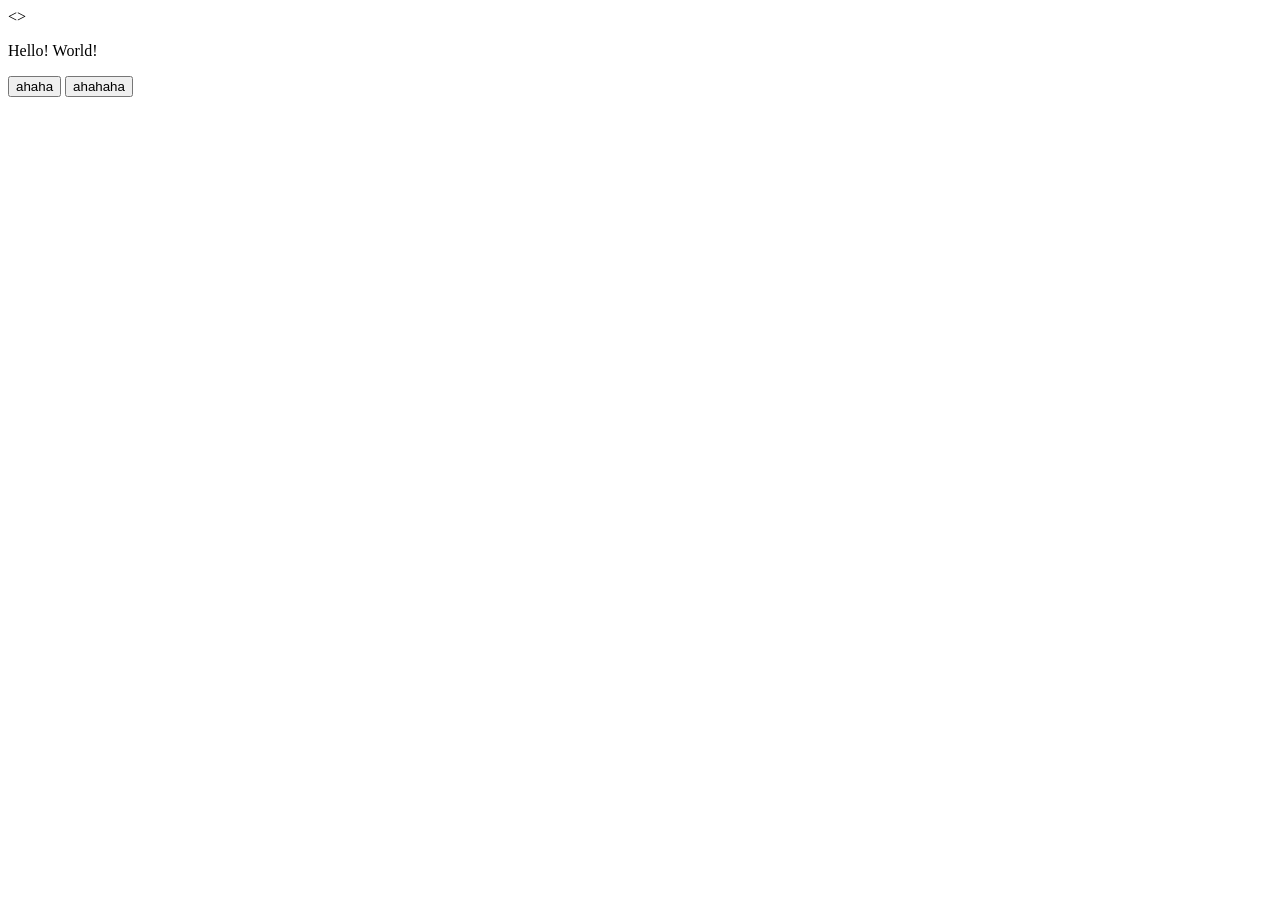
==== index.html @ 752473d9 "Update index.html" ====
<!DOCTYPE html>
<html>
  <head>
    <meta charset="UTF-8">
    <link rel="stylesheet" href="styles.css">
  </head>
  <body>
    <>
    <p>Hello! World!</p>
    <button onclick="window.open('Playground/SUSHI-CLICKER/sushi-clicker.html', '_blank')">ahaha</button>
    <button onclick="window.open('redirect-to-SUSHI-CLICKER.html', '_blank')">ahahaha</button>
  </body>
</html>
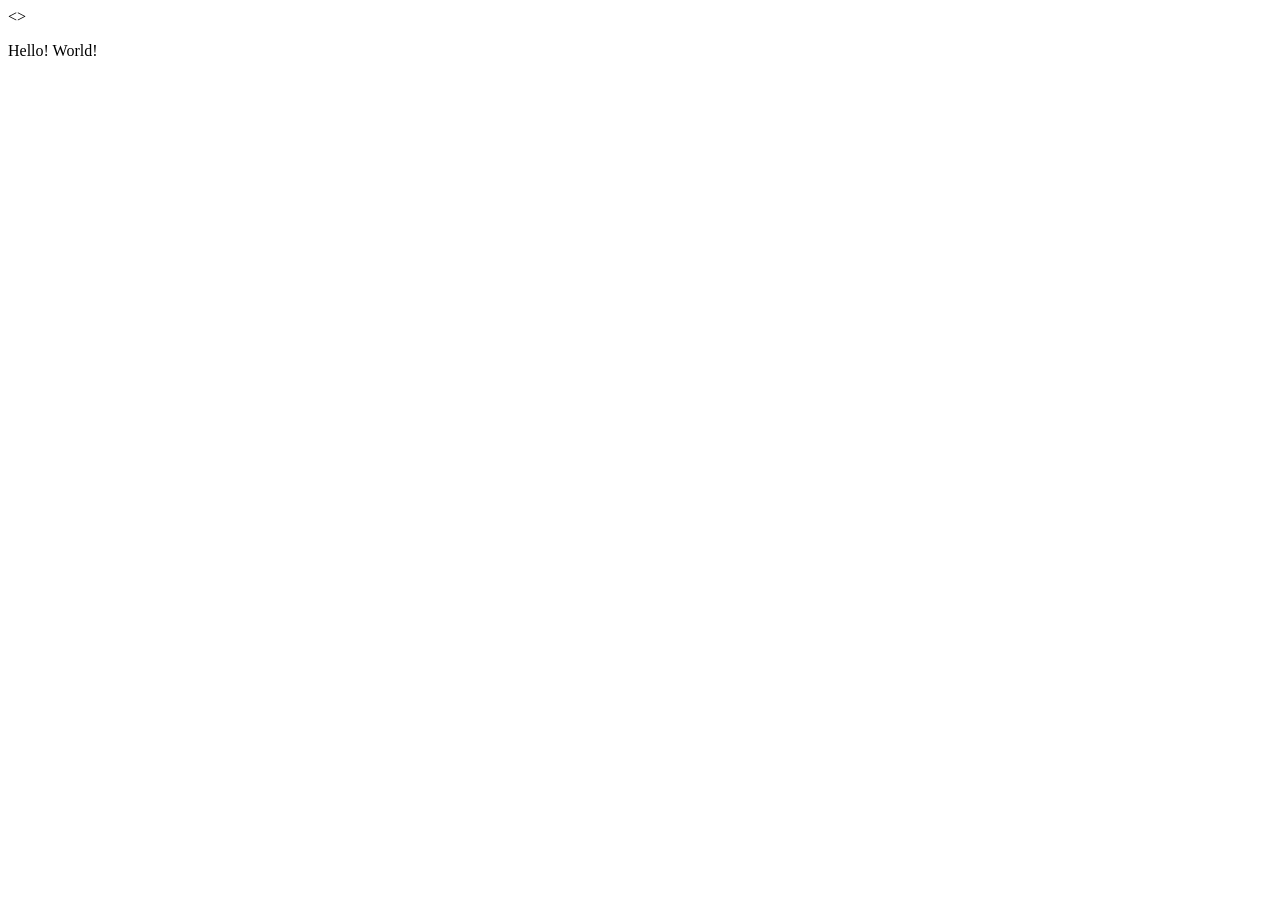
==== commit 1dba825a: "Update index.html" ====
--- a/index.html
+++ b/index.html
@@ -7,7 +7,7 @@
   <body>
     <>
     <p>Hello! World!</p>
-    <button onclick="window.open('Playground/SUSHI-CLICKER/sushi-clicker.html', '_blank')">ahaha</button>
-    <button onclick="window.open('redirect-to-SUSHI-CLICKER.html', '_blank')">ahahaha</button>
+    <a href="Playground/SUSHI-CLICKER/sushi-clicker.html"></a>
+    <a href="redirect-to-SUSHI-CLICKER.html"></a>
   </body>
 </html>
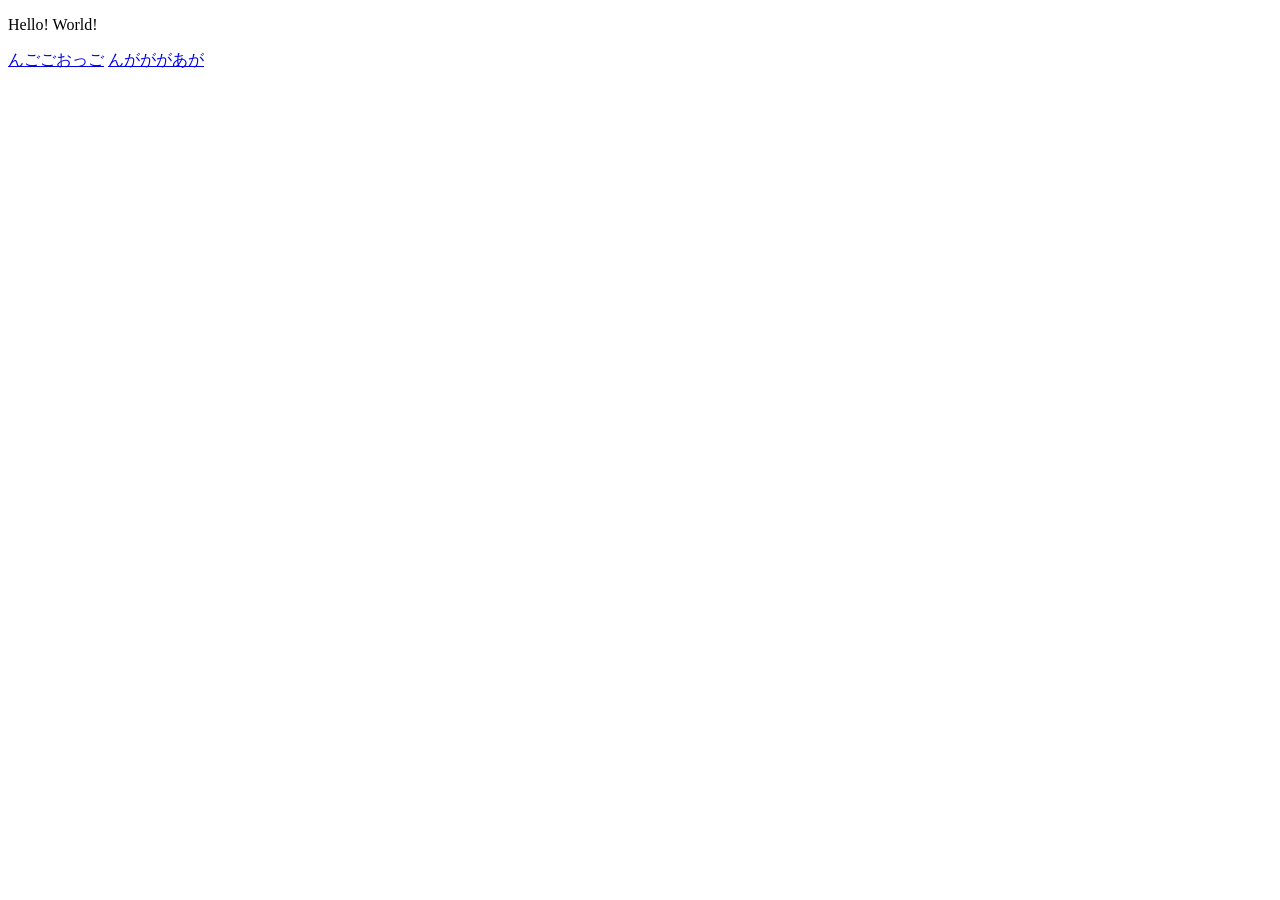
==== commit f7aa20f1: "Update index.html" ====
--- a/index.html
+++ b/index.html
@@ -5,9 +5,8 @@
     <link rel="stylesheet" href="styles.css">
   </head>
   <body>
-    <>
     <p>Hello! World!</p>
-    <a href="Playground/SUSHI-CLICKER/sushi-clicker.html"></a>
-    <a href="redirect-to-SUSHI-CLICKER.html"></a>
+    <a href="Playground/SUSHI-CLICKER/sushi-clicker.html">んごごおっご</a>
+    <a href="redirect-to-SUSHI-CLICKER.html">んがががあが</a>
   </body>
 </html>
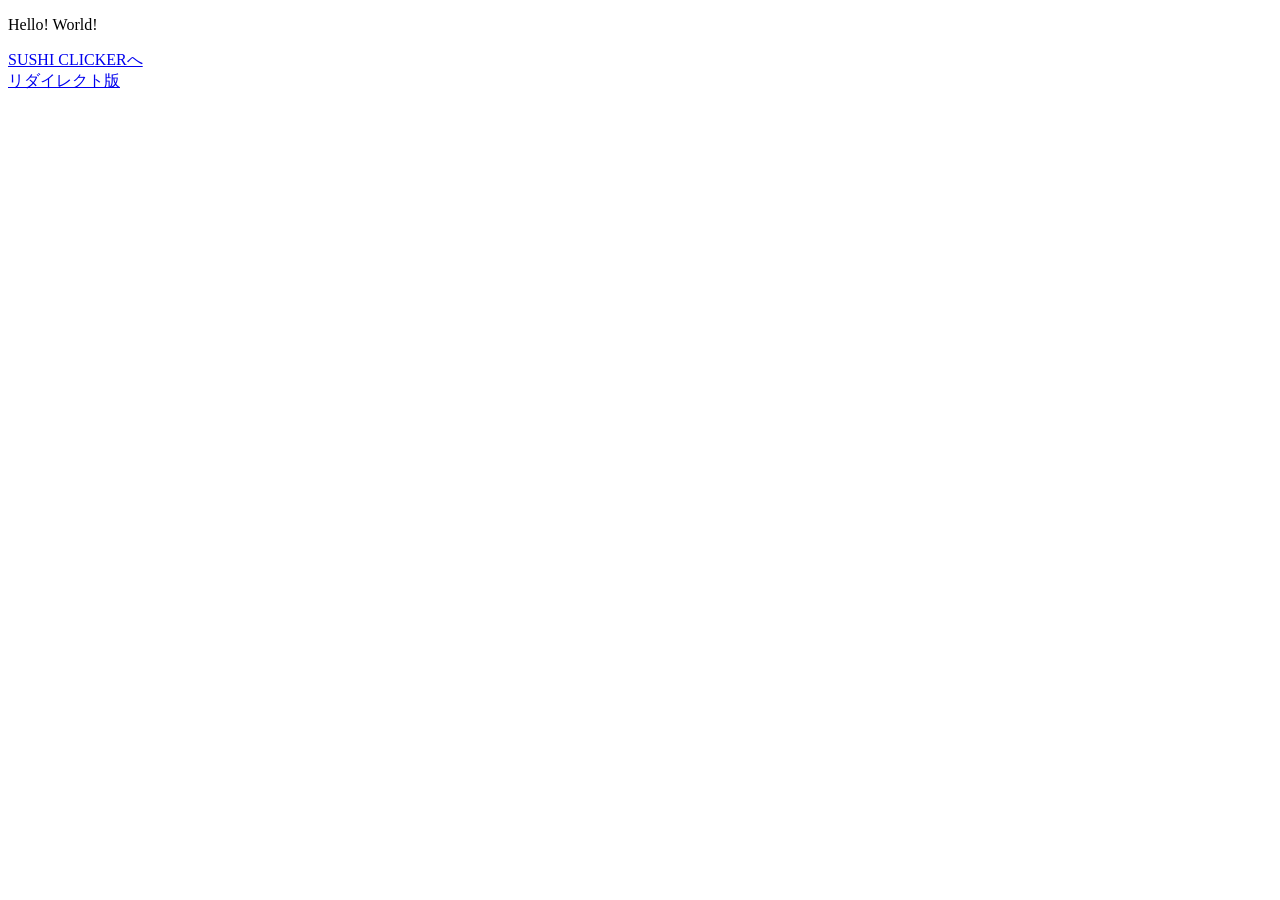
==== commit 78cf6e8e: "Update index.html" ====
--- a/index.html
+++ b/index.html
@@ -6,7 +6,16 @@
   </head>
   <body>
     <p>Hello! World!</p>
-    <a href="Playground/SUSHI-CLICKER/sushi-clicker.html">んごごおっご</a>
-    <a href="redirect-to-SUSHI-CLICKER.html">んがががあが</a>
+
+    <a href="Playground/SUSHI-CLICKER/sushi-clicker.html">
+      SUSHI CLICKERへ
+    </a>
+
+    <br>
+
+    <a href="redirect-to-SUSHI-CLICKER.html">
+      リダイレクト版
+    </a>
+
   </body>
 </html>
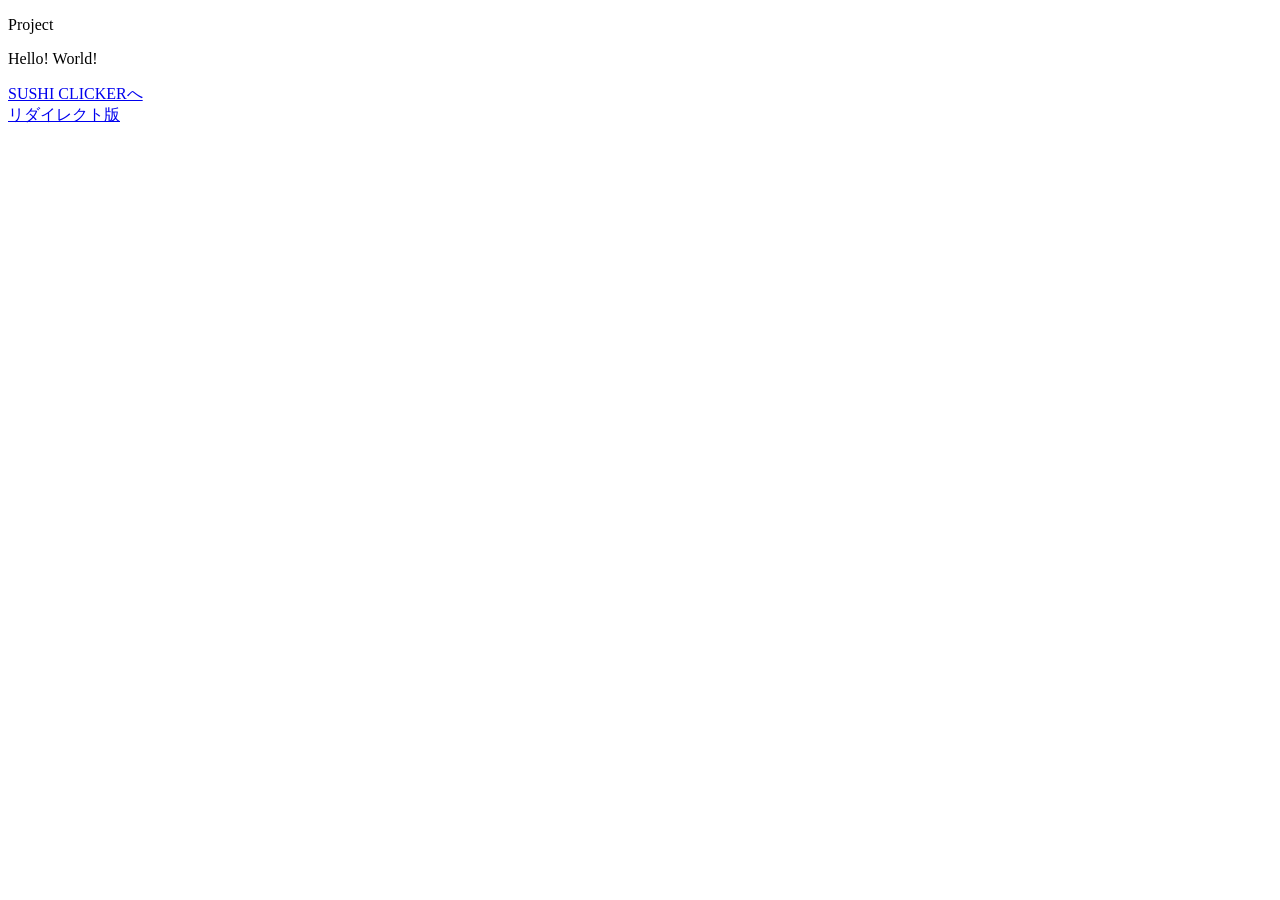
==== commit 12eb880f: "Update index.html" ====
--- a/index.html
+++ b/index.html
@@ -5,6 +5,9 @@
     <link rel="stylesheet" href="styles.css">
   </head>
   <body>
+    <header>
+      <p>Project</p>
+    </header>
     <p>Hello! World!</p>
 
     <a href="Playground/SUSHI-CLICKER/sushi-clicker.html">
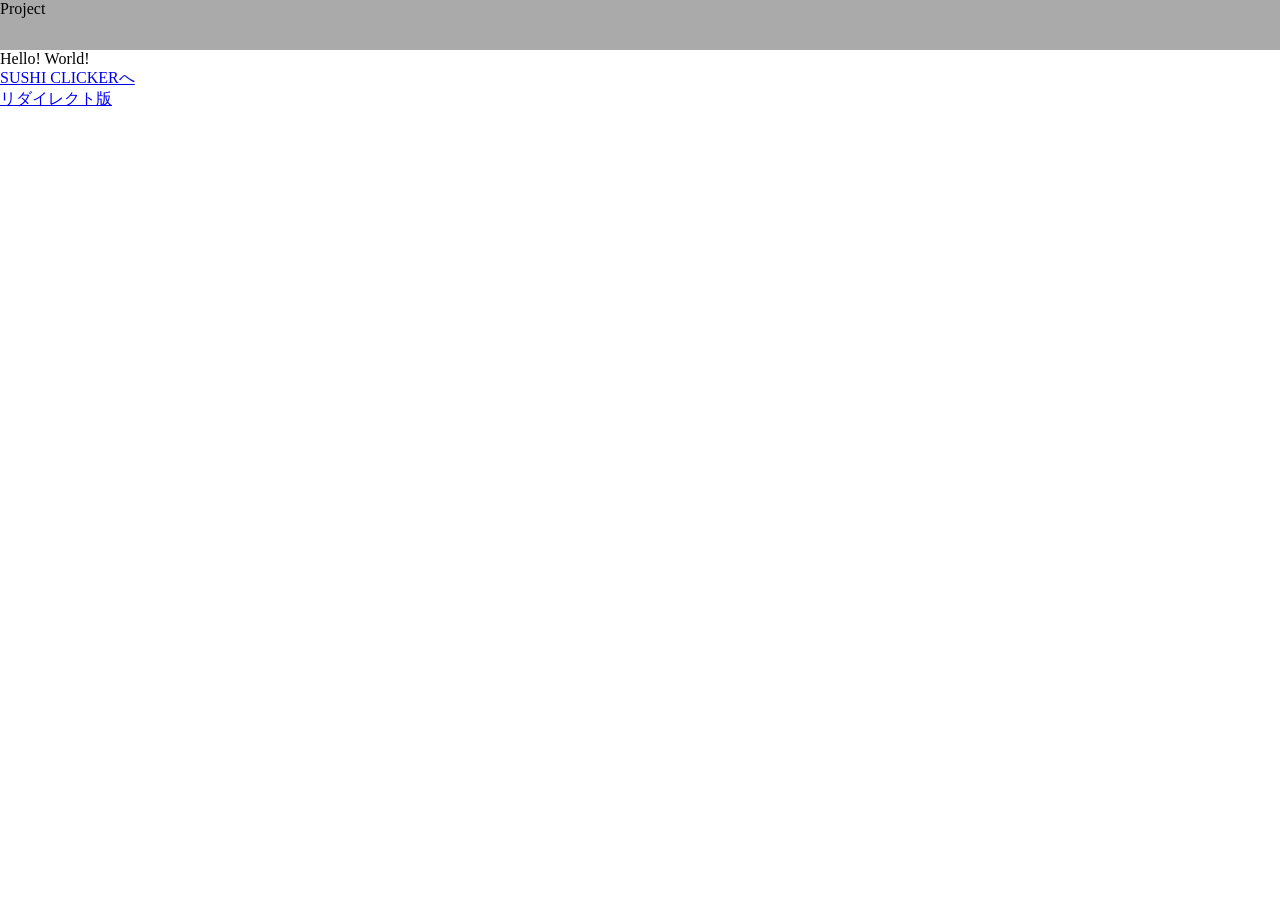
==== commit 477df35e: "Add class to header element in index.html" ====
--- a/index.html
+++ b/index.html
@@ -5,7 +5,7 @@
     <link rel="stylesheet" href="styles.css">
   </head>
   <body>
-    <header>
+    <header class="header">
       <p>Project</p>
     </header>
     <p>Hello! World!</p>
--- a/styles.css
+++ b/styles.css
@@ -0,0 +1,11 @@
+* {
+  padding: 0px;
+  margin: 0px;
+}
+
+.header {
+  width: 100%;
+  height: 50px;
+  background-color: #aaaaaa;
+}
+
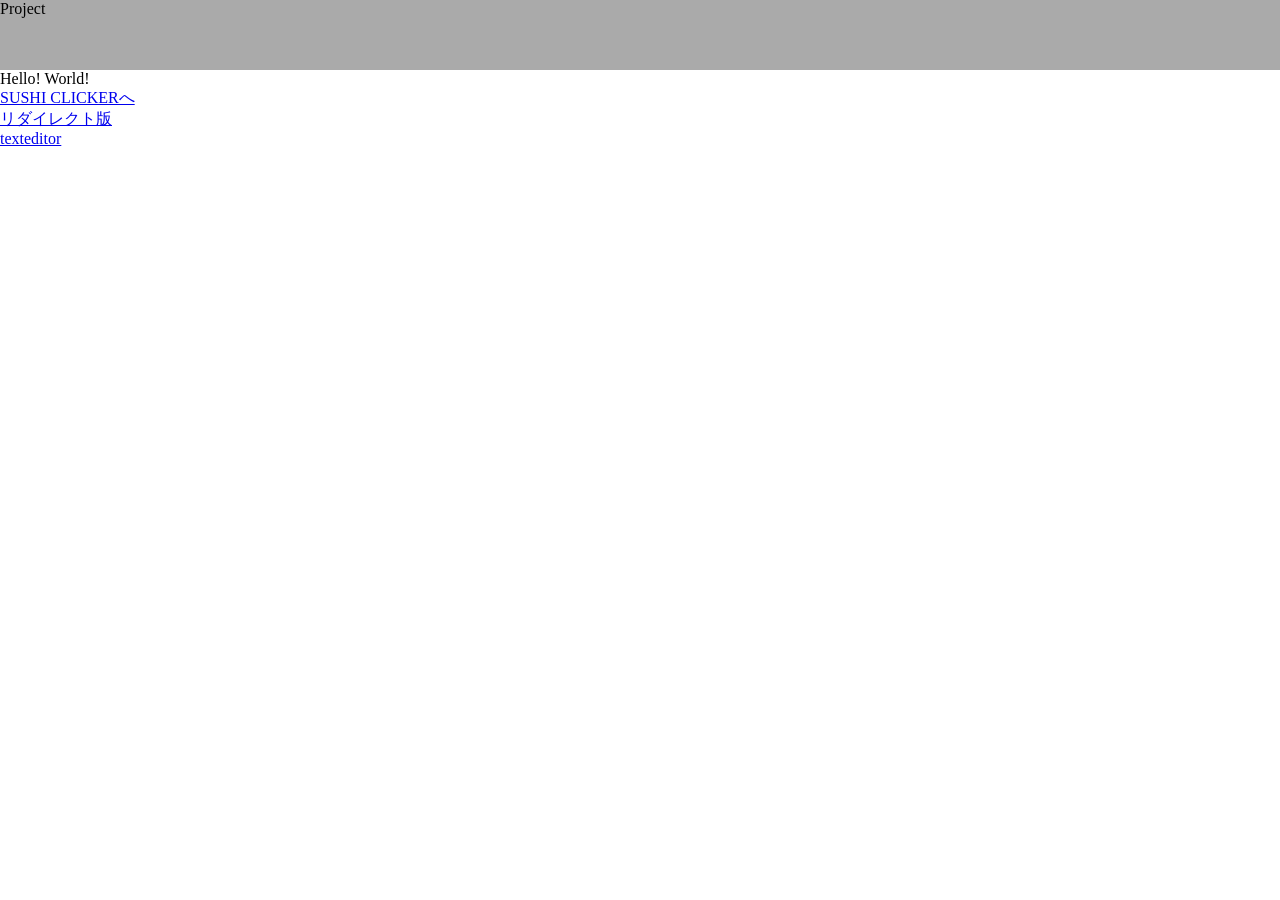
==== commit 247e6752: "Refactor links in index.html for consistency" ====
--- a/index.html
+++ b/index.html
@@ -10,15 +10,12 @@
     </header>
     <p>Hello! World!</p>
 
-    <a href="Playground/SUSHI-CLICKER/sushi-clicker.html">
-      SUSHI CLICKERへ
-    </a>
-
+    <a href="Playground/SUSHI-CLICKER/sushi-clicker.html">SUSHI CLICKERへ</a>
     <br>
-
     <a href="redirect-to-SUSHI-CLICKER.html">
       リダイレクト版
     </a>
-
+    <br>
+    <a href="Workspace/text-editor/text-editor.html">texteditor</a>
   </body>
 </html>
--- a/styles.css
+++ b/styles.css
@@ -5,7 +5,7 @@
 
 .header {
   width: 100%;
-  height: 50px;
+  height: 70px;
   background-color: #aaaaaa;
 }
 
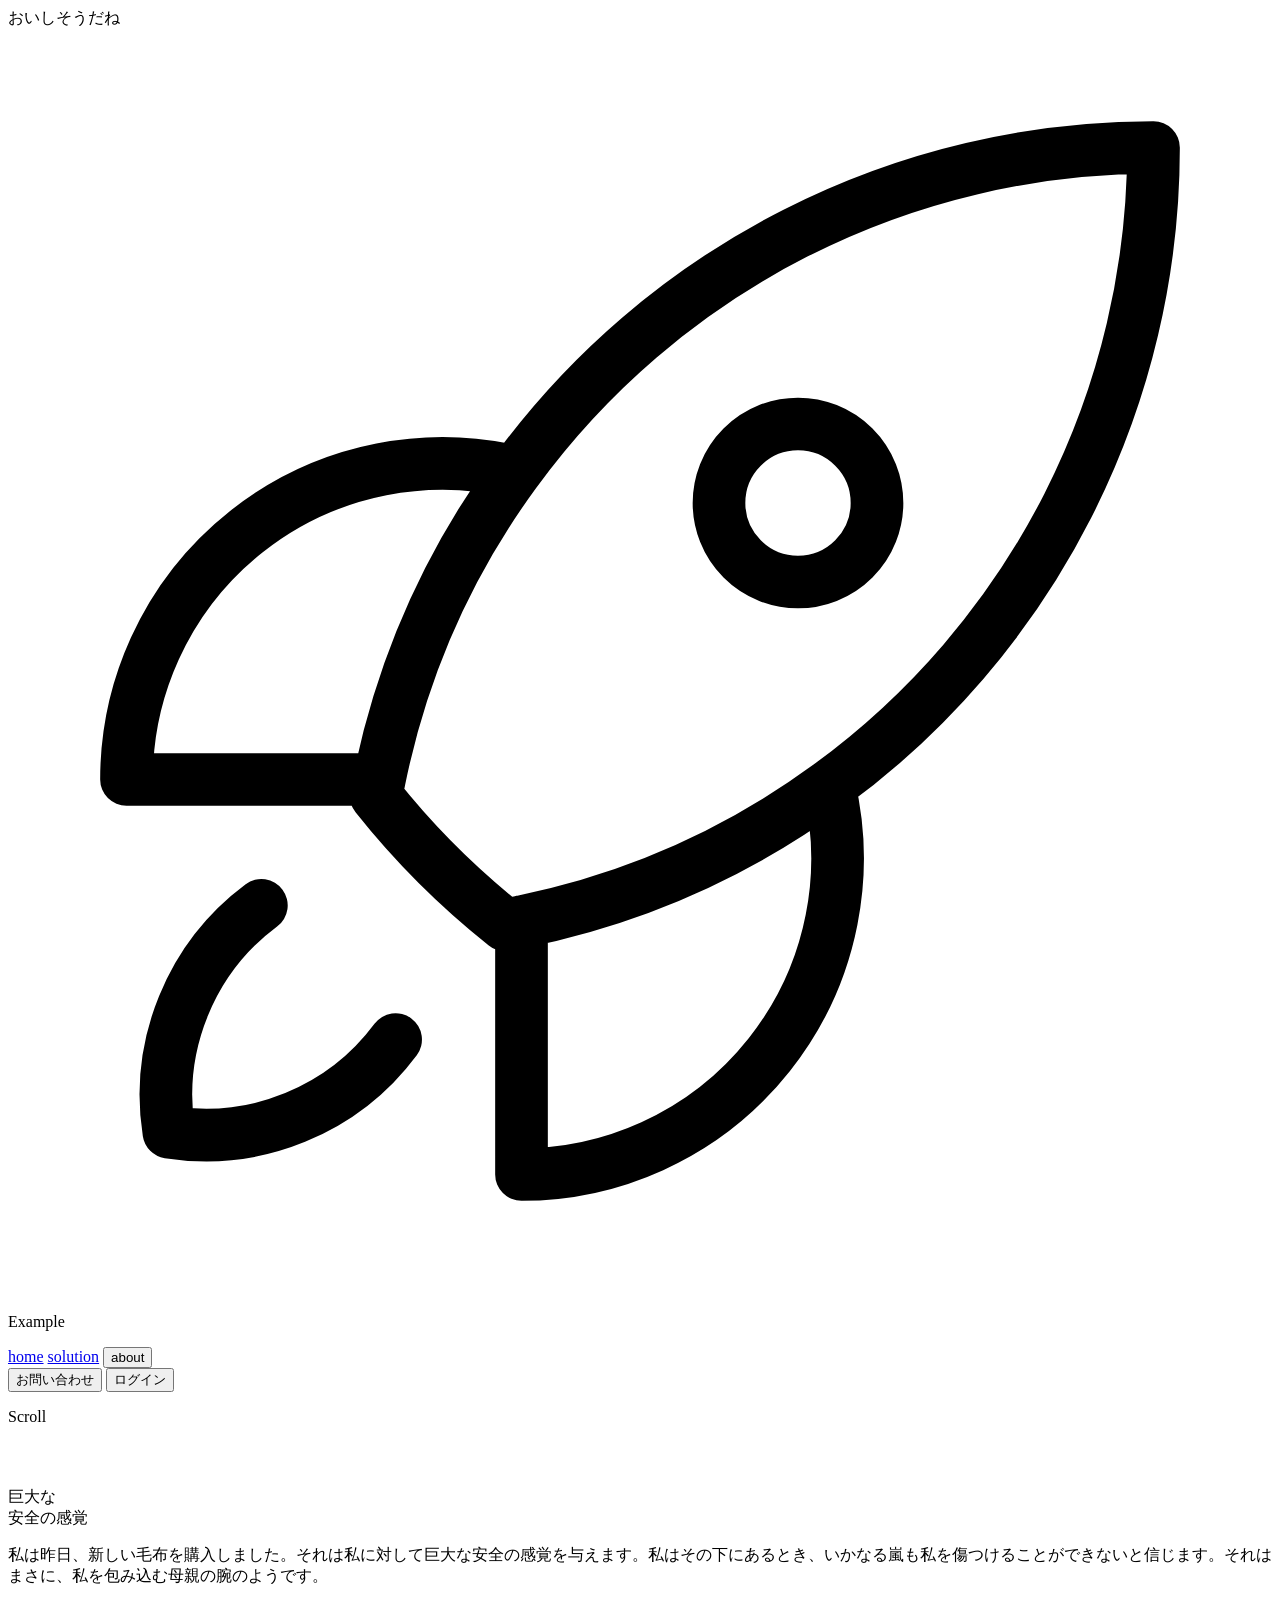
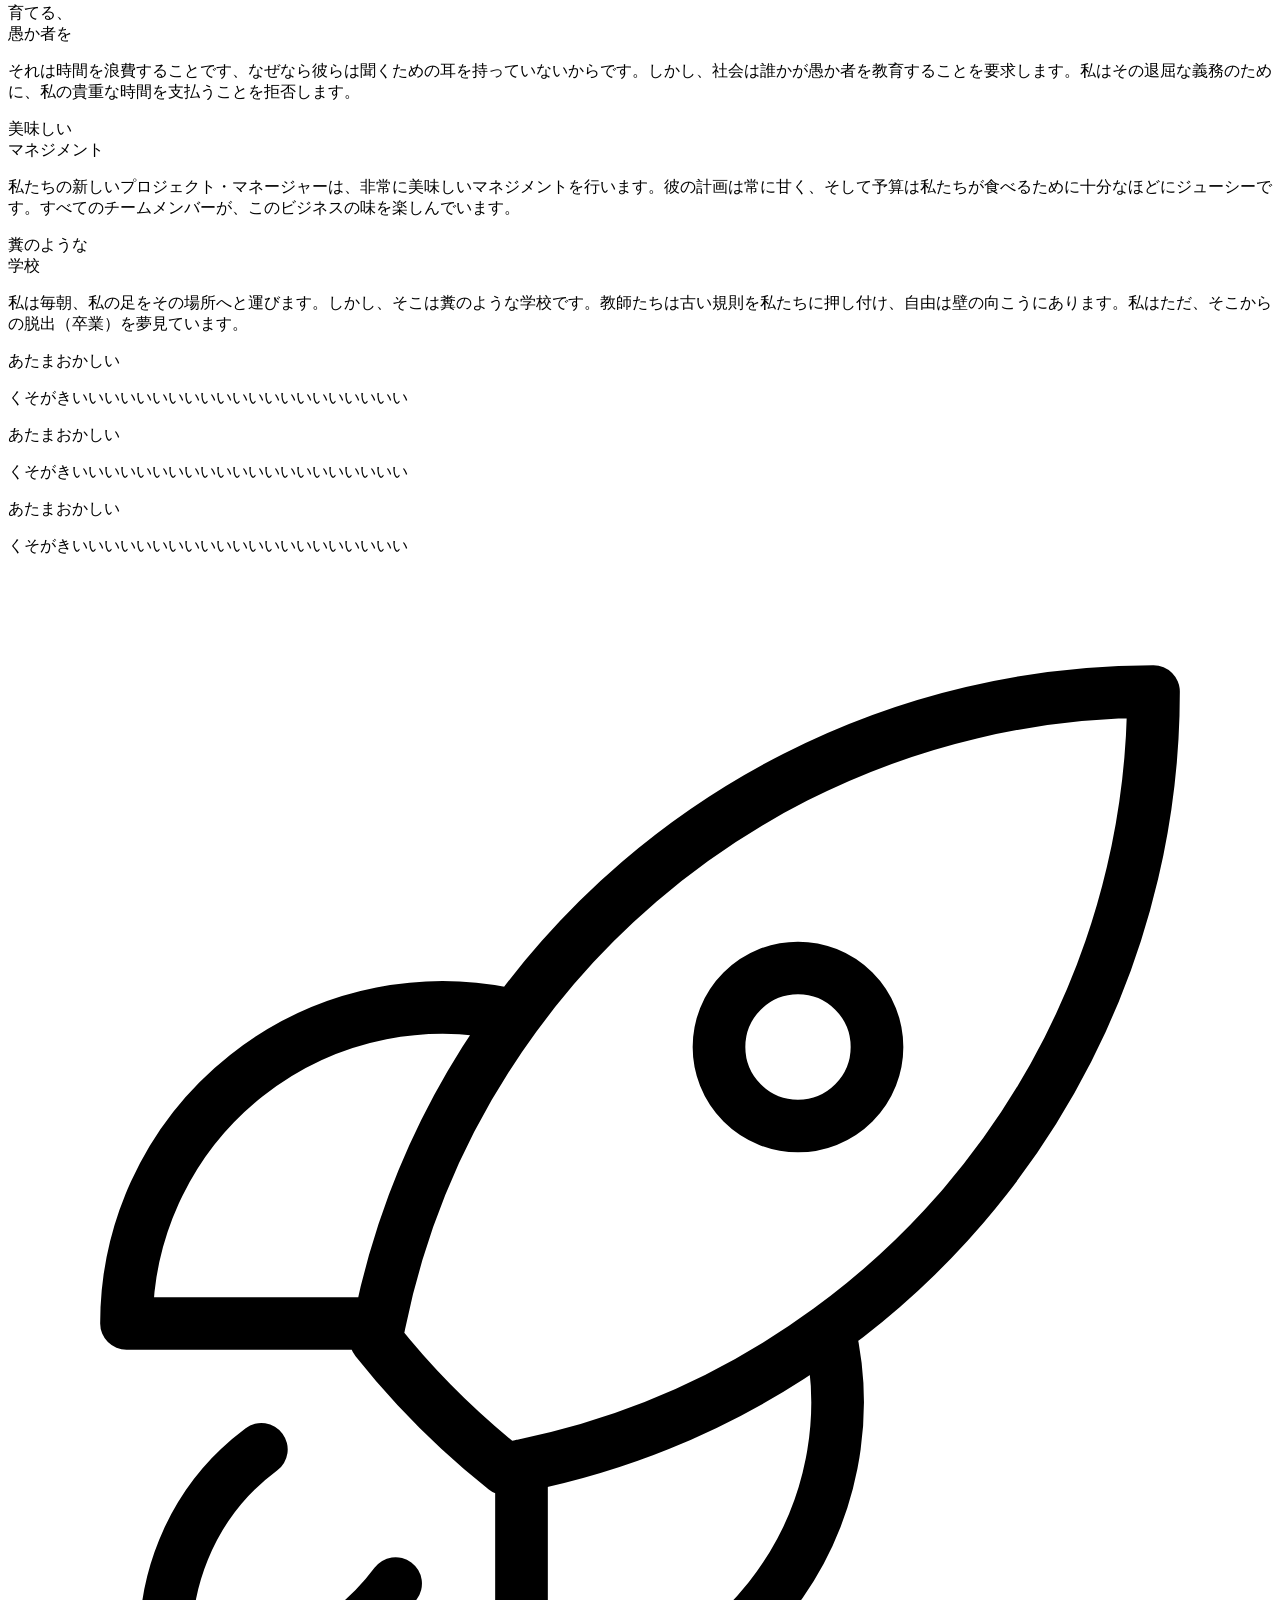
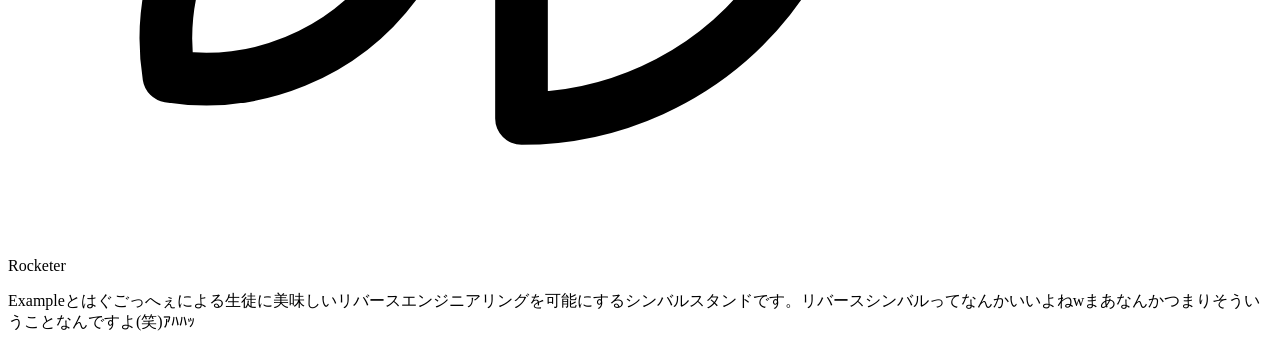
==== commit 489974e9: "Upload index.html" ====
--- a/index.html
+++ b/index.html
@@ -1,21 +1,159 @@
 <!DOCTYPE html>
 <html>
-  <head>
+
+<head>
     <meta charset="UTF-8">
-    <link rel="stylesheet" href="styles.css">
-  </head>
-  <body>
-    <header class="header">
-      <p>Project</p>
+    <title>Example</title>
+    <link rel="stylesheet" href="../styles/commonStyle.css">
+    <link rel="stylesheet" href="../styles/index.css">
+    <link rel="icon" href="../assets/favicon.ico" type="image/x-icon">
+</head>
+
+<body>
+    <hamOver>
+        <hamH1>おいしそうだね</hamH1>
+        <hamColumns>
+            <hamColumn>
+                </hanColumnH1></hanColumnH1>
+            </hamColumn>
+            <hamColumn>
+            </hamColumn>
+            <hamColumn>
+            </hamColumn>
+        </hamColumns>
+    </hamOver>
+    <header>
+        <div class="leftSide">
+            <div class="icon">
+                <svg xmlns="http://www.w3.org/2000/svg" fill="none" viewBox="0 0 24 24" stroke-width="1"
+                    stroke="currentColor" class="size-6">
+                    <path stroke-linecap="round" stroke-linejoin="round"
+                        d="M15.59 14.37a6 6 0 0 1-5.84 7.38v-4.8m5.84-2.58a14.98 14.98 0 0 0 6.16-12.12A14.98 14.98 0 0 0 9.631 8.41m5.96 5.96a14.926 14.926 0 0 1-5.841 2.58m-.119-8.54a6 6 0 0 0-7.381 5.84h4.8m2.581-5.84a14.927 14.927 0 0 0-2.58 5.84m2.699 2.7c-.103.021-.207.041-.311.06a15.09 15.09 0 0 1-2.448-2.448 14.9 14.9 0 0 1 .06-.312m-2.24 2.39a4.493 4.493 0 0 0-1.757 4.306 4.493 4.493 0 0 0 4.306-1.758M16.5 9a1.5 1.5 0 1 1-3 0 1.5 1.5 0 0 1 3 0Z" />
+                </svg>
+            </div>
+            <p class="title">Example</p>
+        </div>
+        <div class="rightSide">
+            <nav class="headerNav">
+                <a class="navBtn" href="#top">home</a>
+                <a class="navBtn" href="solution.html">solution</a>
+                <button class="navBtn">about</button>
+            </nav>
+            <div class="headerBtns">
+                <button class="headerBtn1" onclick="location.href='contacts.html'">お問い合わせ</button>
+                <button class="headerBtn2" onclick="location.href='login.html'">ログイン</button>
+            </div>
+            <hamburger>
+                <hamLine></hamLine>
+                <hamLine></hamLine>
+                <hamLine></hamLine>
+            </hamburger>
+
+        </div>
     </header>
-    <p>Hello! World!</p>
+    <div class="scrlNav">
+        <p class="scrlNavTxt">Scroll</p>
+        <svg class="scrlIcon" width="50" height="25" viewBox="0 0 101 52" fill="none"
+            xmlns="http://www.w3.org/2000/svg">
+            <path d="M100.354 0.353519L50.3535 50.3535L0.353516 0.353516" stroke="white" stroke-width="3" />
+        </svg>
+    </div>
+    <main>
+        <div class="top" main-gradation animated>
+            <a id="top"></a>
 
-    <a href="Playground/SUSHI-CLICKER/sushi-clicker.html">SUSHI CLICKERへ</a>
-    <br>
-    <a href="redirect-to-SUSHI-CLICKER.html">
-      リダイレクト版
-    </a>
-    <br>
-    <a href="Workspace/text-editor/text-editor.html">texteditor</a>
-  </body>
+        </div>
+        <hero>
+            <heroChild>
+                <p class="heroH1">巨大な<br>安全の感覚</p>
+                <div class="heroDivider"></div>
+                <p class="heroTxt">
+                    私は昨日、新しい毛布を購入しました。それは私に対して巨大な安全の感覚を与えます。私はその下にあるとき、いかなる嵐も私を傷つけることができないと信じます。それはまさに、私を包み込む母親の腕のようです。
+                </p>
+            </heroChild>
+            <heroChild>
+                <p class="heroH1">育てる、<br>愚か者を</p>
+                <div class="heroDivider"></div>
+                <p class="heroTxt">
+                    それは時間を浪費することです、なぜなら彼らは聞くための耳を持っていないからです。しかし、社会は誰かが愚か者を教育することを要求します。私はその退屈な義務のために、私の貴重な時間を支払うことを拒否します。
+                </p>
+            </heroChild>
+            <heroChild>
+                <p class="heroH1">美味しい<br>マネジメント</p>
+                <div class="heroDivider"></div>
+                <p class="heroTxt">
+                    私たちの新しいプロジェクト・マネージャーは、非常に美味しいマネジメントを行います。彼の計画は常に甘く、そして予算は私たちが食べるために十分なほどにジューシーです。すべてのチームメンバーが、このビジネスの味を楽しんでいます。
+                </p>
+            </heroChild>
+            <heroChild>
+                <p class="heroH1">糞のような<br>学校</p>
+                <div class="heroDivider"></div>
+                <p class="heroTxt">
+                    私は毎朝、私の足をその場所へと運びます。しかし、そこは糞のような学校です。教師たちは古い規則を私たちに押し付け、自由は壁の向こうにあります。私はただ、そこからの脱出（卒業）を夢見ています。</p>
+            </heroChild>
+        </hero>
+        <callout class="onlyBar">
+            <leftBar></leftBar>
+            <div class="text">
+                <calloutH1>あたまおかしい</calloutH1>
+                <p class="calloutTxt">くそがきいいいいいいいいいいいいいいいいいいいいい</p>
+            </div>
+        </callout>
+        <callout class="barAndFill">
+            <leftBar></leftBar>
+            <div class="text">
+                <calloutH1>あたまおかしい</calloutH1>
+                <p class="calloutTxt">くそがきいいいいいいいいいいいいいいいいいいいいい</p>
+            </div>
+        </callout>
+        <callout class="barAndFill rounded">
+            <leftBar></leftBar>
+            <div class="text">
+                <calloutH1>あたまおかしい</calloutH1>
+                <p class="calloutTxt">くそがきいいいいいいいいいいいいいいいいいいいいい</p>
+            </div>
+        </callout>
+
+    </main>
+    <footer>
+        <div class="footerLeftSide">
+            <div class="leftSide">
+                <div class="footerIcon">
+                    <svg xmlns="http://www.w3.org/2000/svg" fill="none" viewBox="0 0 24 24" stroke-width="1"
+                        stroke="currentColor" class="size-6">
+                        <path stroke-linecap="round" stroke-linejoin="round"
+                            d="M15.59 14.37a6 6 0 0 1-5.84 7.38v-4.8m5.84-2.58a14.98 14.98 0 0 0 6.16-12.12A14.98 14.98 0 0 0 9.631 8.41m5.96 5.96a14.926 14.926 0 0 1-5.841 2.58m-.119-8.54a6 6 0 0 0-7.381 5.84h4.8m2.581-5.84a14.927 14.927 0 0 0-2.58 5.84m2.699 2.7c-.103.021-.207.041-.311.06a15.09 15.09 0 0 1-2.448-2.448 14.9 14.9 0 0 1 .06-.312m-2.24 2.39a4.493 4.493 0 0 0-1.757 4.306 4.493 4.493 0 0 0 4.306-1.758M16.5 9a1.5 1.5 0 1 1-3 0 1.5 1.5 0 0 1 3 0Z" />
+                    </svg>
+                </div>
+                <p class="footerTitle">Rocketer</p>
+            </div>
+            <div class="footerLeftDown">
+                <p class="siteDescription">
+                    Exampleとはぐごっへぇによる生徒に美味しいリバースエンジニアリングを可能にするシンバルスタンドです。リバースシンバルってなんかいいよねwまあなんかつまりそういうことなんですよ(笑)ｱﾊﾊｯ
+                </p>
+            </div>
+        </div>
+        <div class="footRightSide">
+        </div>
+    </footer>
+    <script src="../scripts/common.js"></script>
+    <script src="../scripts/index.js"></script>
+</body>
+
 </html>
+
+
+
+
+<!--<asvg width="200" height="150" xmlns="http://w3.org" type="easing">
+    <frame num="1" duration="1000" >
+        <rect x="10" y="10" width="150" height="80" fill="blue" rx="10" ry="10" easing="ease-in-out"/>
+    </frame>
+    <frame num="2" duration="800">
+        <rect x="10" y="10" width="180" height="100" fill="blue" rx="10" ry="10" easing="ease-in-out"/>
+    </frame>
+    <frame num="3" duration="1000">
+        <rect x="10" y="10" width="150" height="80" fill="blue" rx="10" ry="10" easing="ease-in-out"/>
+    </frame>
+</asvg>
+-->
